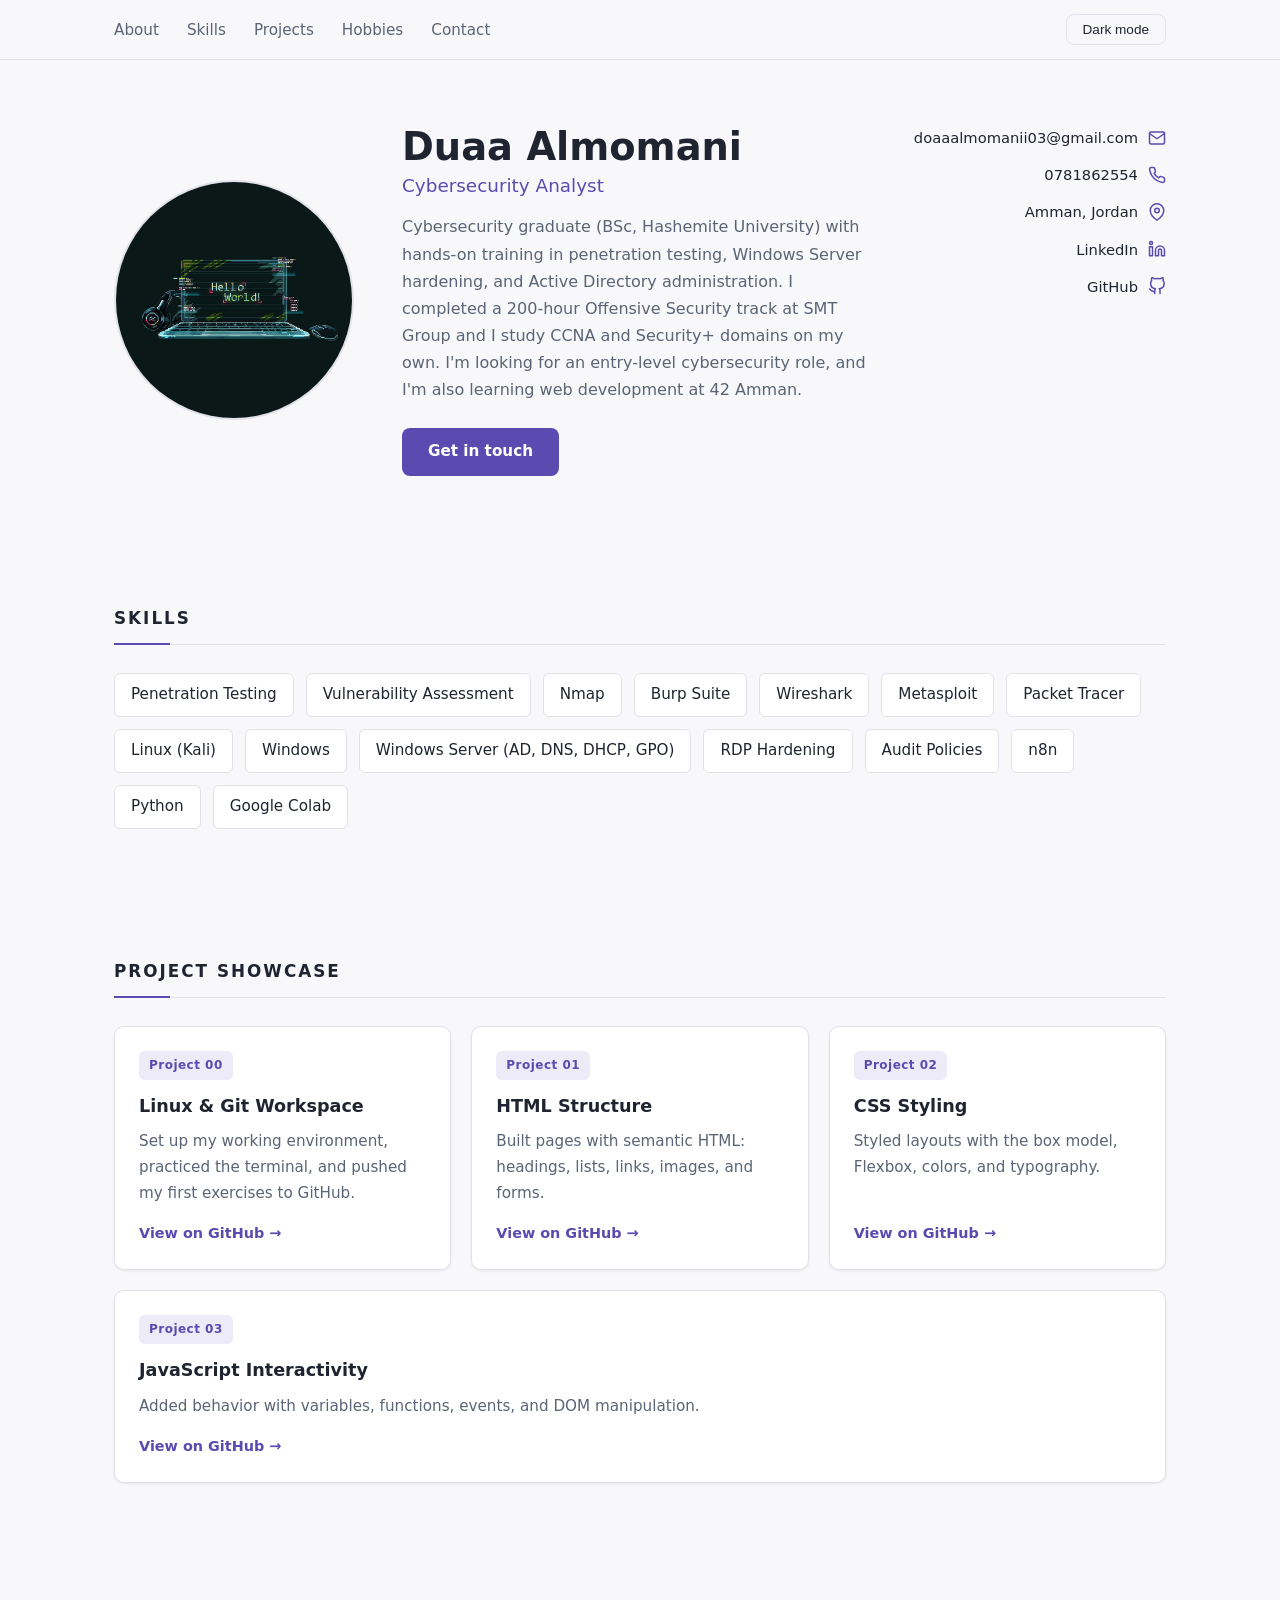
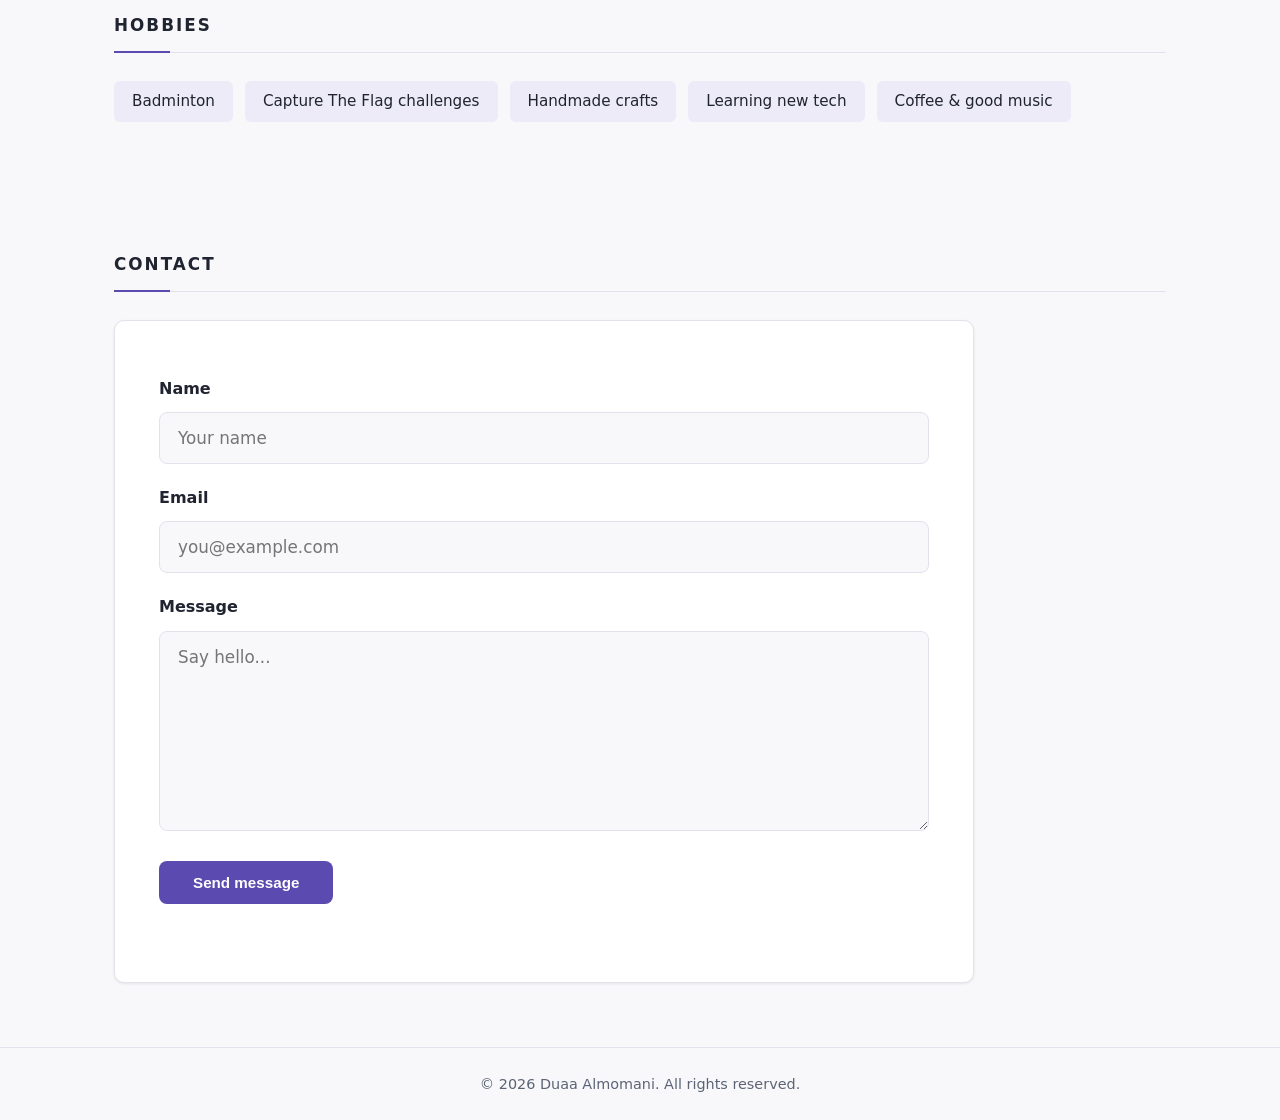
==== ex00/index.html @ 31b318b9 "Add :ex00 Personal Portfolio" ====
<!DOCTYPE html>
<html lang="en" data-theme="light">
<head>
  <meta charset="UTF-8">
  <meta name="viewport" content="width=device-width, initial-scale=1.0">
  <meta name="description" content="Personal portfolio of Duaa Almomani, Cybersecurity Analyst">
  <title>Duaa Almomani | Portfolio</title>
  <link rel="stylesheet" href="style.css">
</head>
<body>

  <!-- ===== Header / Navbar ===== -->
  <header class="site-header">
    <nav class="navbar">
      <ul class="nav-links">
        <li><a href="#about">About</a></li>
        <li><a href="#skills">Skills</a></li>
        <li><a href="#projects">Projects</a></li>
        <li><a href="#hobbies">Hobbies</a></li>
        <li><a href="#contact">Contact</a></li>
      </ul>

      <button id="theme-toggle" class="theme-btn" type="button" aria-label="Switch theme">
        Dark mode
      </button>
    </nav>
  </header>

  <main>

    <!-- ===== About Me ===== -->
    <section id="about" class="section about">
      <div class="about-photo">
        <img src="assets/profile.jpg" alt="Portrait of Duaa Almomani" id="profile-photo">
      </div>

      <div class="about-text">

        <!-- Left: name, title, paragraph, button (stacked together) -->
        <div class="about-main">
          <h1>Duaa Almomani</h1>
          <h2>Cybersecurity Analyst</h2>
          <p>
            Cybersecurity graduate (BSc, Hashemite University) with hands-on training
            in penetration testing, Windows Server hardening, and Active Directory
            administration. I completed a 200-hour Offensive Security track at SMT Group
            and I study CCNA and Security+ domains on my own. I'm looking for an
            entry-level cybersecurity role, and I'm also learning web development
            at 42 Amman.
          </p>
          <a href="#contact" class="btn">Get in touch</a>
        </div>

        <!-- Right: contact info (icon on the far right, text on its left) -->
        <ul class="contact-info">
          <li>
            <a class="contact-item" href="mailto:doaaalmomanii03@gmail.com">
              <svg class="icon" width="18" height="18" viewBox="0 0 24 24" fill="none" stroke="currentColor" stroke-width="2" stroke-linecap="round" stroke-linejoin="round" aria-hidden="true">
                <path d="M4 4h16c1.1 0 2 .9 2 2v12c0 1.1-.9 2-2 2H4c-1.1 0-2-.9-2-2V6c0-1.1.9-2 2-2z"/>
                <polyline points="22,6 12,13 2,6"/>
              </svg>
              <span>doaaalmomanii03@gmail.com</span>
            </a>
          </li>
          <li>
            <a class="contact-item" href="tel:+962781862554">
              <svg class="icon" width="18" height="18" viewBox="0 0 24 24" fill="none" stroke="currentColor" stroke-width="2" stroke-linecap="round" stroke-linejoin="round" aria-hidden="true">
                <path d="M22 16.92v3a2 2 0 0 1-2.18 2 19.79 19.79 0 0 1-8.63-3.07 19.5 19.5 0 0 1-6-6 19.79 19.79 0 0 1-3.07-8.67A2 2 0 0 1 4.11 2h3a2 2 0 0 1 2 1.72 12.84 12.84 0 0 0 .7 2.81 2 2 0 0 1-.45 2.11L8.09 9.91a16 16 0 0 0 6 6l1.27-1.27a2 2 0 0 1 2.11-.45 12.84 12.84 0 0 0 2.81.7A2 2 0 0 1 22 16.92z"/>
              </svg>
              <span>0781862554</span>
            </a>
          </li>
          <li>
            <span class="contact-item">
              <svg class="icon" width="18" height="18" viewBox="0 0 24 24" fill="none" stroke="currentColor" stroke-width="2" stroke-linecap="round" stroke-linejoin="round" aria-hidden="true">
                <path d="M21 10c0 7-9 13-9 13s-9-6-9-13a9 9 0 0 1 18 0z"/>
                <circle cx="12" cy="10" r="3"/>
              </svg>
              <span>Amman, Jordan</span>
            </span>
          </li>
          <li>
            <a class="contact-item" href="https://www.linkedin.com/in/duaa-almomani-2b4b322b7" target="_blank" rel="noopener noreferrer">
              <svg class="icon" width="18" height="18" viewBox="0 0 24 24" fill="none" stroke="currentColor" stroke-width="2" stroke-linecap="round" stroke-linejoin="round" aria-hidden="true">
                <path d="M16 8a6 6 0 0 1 6 6v7h-4v-7a2 2 0 0 0-2-2 2 2 0 0 0-2 2v7h-4v-7a6 6 0 0 1 6-6z"/>
                <rect x="2" y="9" width="4" height="12"/>
                <circle cx="4" cy="4" r="2"/>
              </svg>
              <span>LinkedIn</span>
            </a>
          </li>
          <li>
            <a class="contact-item" href="https://github.com/DoaaAlmomani" target="_blank" rel="noopener noreferrer">
              <svg class="icon" width="18" height="18" viewBox="0 0 24 24" fill="none" stroke="currentColor" stroke-width="2" stroke-linecap="round" stroke-linejoin="round" aria-hidden="true">
                <path d="M9 19c-5 1.5-5-2.5-7-3m14 6v-3.87a3.37 3.37 0 0 0-.94-2.61c3.14-.35 6.44-1.54 6.44-7A5.44 5.44 0 0 0 20 4.77 5.07 5.07 0 0 0 19.91 1S18.73.65 16 2.48a13.38 13.38 0 0 0-7 0C6.27.65 5.09 1 5.09 1A5.07 5.07 0 0 0 5 4.77a5.44 5.44 0 0 0-1.5 3.78c0 5.42 3.3 6.61 6.44 7A3.37 3.37 0 0 0 9 18.13V22"/>
              </svg>
              <span>GitHub</span>
            </a>
          </li>
        </ul>

      </div>
    </section>

    <!-- ===== Skills ===== -->
    <section id="skills" class="section">
      <h2 class="section-title">Skills</h2>
      <ul class="skills-grid">
        <li class="skill-card">Penetration Testing</li>
        <li class="skill-card">Vulnerability Assessment</li>
        <li class="skill-card">Nmap</li>
        <li class="skill-card">Burp Suite</li>
        <li class="skill-card">Wireshark</li>
        <li class="skill-card">Metasploit</li>
        <li class="skill-card">Packet Tracer</li>
        <li class="skill-card">Linux (Kali)</li>
        <li class="skill-card">Windows</li>
        <li class="skill-card">Windows Server (AD, DNS, DHCP, GPO)</li>
        <li class="skill-card">RDP Hardening</li>
        <li class="skill-card">Audit Policies</li>
        <li class="skill-card">n8n</li>
        <li class="skill-card">Python</li>
        <li class="skill-card">Google Colab</li>
      </ul>
    </section>

    <!-- ===== Projects ===== -->
    <section id="projects" class="section">
      <h2 class="section-title">Project Showcase</h2>
      <div class="projects-grid">

        <a class="project-card" href="https://github.com/DoaaAlmomani/project00.git" target="_blank" rel="noopener noreferrer">
          <span class="project-tag">Project 00</span>
          <h3>Linux &amp; Git Workspace</h3>
          <p>Set up my working environment, practiced the terminal, and pushed my first exercises to GitHub.</p>
          <span class="project-more">View on GitHub →</span>
        </a>

        <a class="project-card" href="https://github.com/DoaaAlmomani/project01.git" target="_blank" rel="noopener noreferrer">
          <span class="project-tag">Project 01</span>
          <h3>HTML Structure</h3>
          <p>Built pages with semantic HTML: headings, lists, links, images, and forms.</p>
          <span class="project-more">View on GitHub →</span>
        </a>

        <a class="project-card" href="https://github.com/DoaaAlmomani/project02.git" target="_blank" rel="noopener noreferrer">
          <span class="project-tag">Project 02</span>
          <h3>CSS Styling</h3>
          <p>Styled layouts with the box model, Flexbox, colors, and typography.</p>
          <span class="project-more">View on GitHub →</span>
        </a>

        <a class="project-card" href="https://github.com/DoaaAlmomani/project03.git" target="_blank" rel="noopener noreferrer">
          <span class="project-tag">Project 03</span>
          <h3>JavaScript Interactivity</h3>
          <p>Added behavior with variables, functions, events, and DOM manipulation.</p>
          <span class="project-more">View on GitHub →</span>
        </a>

      </div>
    </section>

    <!-- ===== Hobbies ===== -->
    <section id="hobbies" class="section">
      <h2 class="section-title">Hobbies</h2>
      <ul class="hobbies-list">
        <li class="hobby-card">Badminton</li>
        <li class="hobby-card">Capture The Flag challenges</li>
        <li class="hobby-card">Handmade crafts</li>
        <li class="hobby-card">Learning new tech</li>
        <li class="hobby-card">Coffee &amp; good music</li>
      </ul>
    </section>

    <!-- ===== Contact ===== -->
    <section id="contact" class="section">
      <h2 class="section-title">Contact</h2>

      <form id="contact-form" class="contact-form">
        <label for="name">Name</label>
        <input type="text" id="name" name="name" placeholder="Your name" required>

        <label for="email">Email</label>
        <input type="email" id="email" name="email" placeholder="you@example.com" required>

        <label for="message">Message</label>
        <textarea id="message" name="message" rows="8" placeholder="Say hello..." required></textarea>

        <button type="submit" class="btn">Send message</button>
        <p id="form-status" class="form-status" role="status"></p>
      </form>
    </section>

  </main>

  <!-- ===== Footer ===== -->
  <footer class="site-footer">
    <p>&copy; 2026 Duaa Almomani. All rights reserved.</p>
  </footer>

  <script src="script.js"></script>
</body>
</html>
---- ex00/style.css ----
/* ===== 1. Theme variables ===== */
:root {
  --bg: #f8f8fb;
  --surface: #ffffff;
  --text: #1f2430;
  --muted: #5b6475;
  --accent: #5b4bb0;
  --accent-soft: #ecebf7;
  --on-accent: #ffffff;
  --border: #e2e2ec;
  --shadow: 0 1px 3px rgba(20, 20, 40, 0.08);
  --radius: 10px;
}

/* Dark theme: same variable names, new values */
[data-theme="dark"] {
  --bg: #1f1b2b;
  --surface: #2a2538;
  --text: #ece7f5;
  --muted: #a69fb8;
  --accent: #b9a7e8;
  --accent-soft: #3b3250;
  --on-accent: #1f1b2b;
  --border: #3a3450;
  --shadow: 0 1px 3px rgba(0, 0, 0, 0.35);
}

/* ===== 2. Reset & base ===== */
* {
  margin: 0;
  padding: 0;
  box-sizing: border-box;
}

html {
  scroll-behavior: smooth;
}

body {
  font-family: "Segoe UI", system-ui, -apple-system, Arial, sans-serif;
  background-color: var(--bg);
  color: var(--text);
  line-height: 1.7;
  transition: background-color 0.4s ease, color 0.4s ease;
}

a {
  color: inherit;
  text-decoration: none;
}

ul {
  list-style: none;
}

img {
  max-width: 100%;
  display: block;
}

/* ===== 3. Navbar ===== */
.site-header {
  position: sticky;
  top: 0;
  z-index: 10;
  background-color: var(--bg);
  border-bottom: 1px solid var(--border);
  transition: background-color 0.4s ease;
}

.navbar {
  max-width: 1100px;
  margin: 0 auto;
  padding: 14px 24px;
  display: flex;
  align-items: center;
  justify-content: space-between;
  gap: 16px;
}

.nav-links {
  display: flex;
  gap: 28px;
}

.nav-links a {
  color: var(--muted);
  font-weight: 500;
  font-size: 0.95rem;
  transition: color 0.3s ease;
}

.nav-links a:hover {
  color: var(--accent);
}

.theme-btn {
  background-color: transparent;
  color: var(--text);
  border: 1px solid var(--border);
  padding: 7px 16px;
  border-radius: 8px;
  font-size: 0.85rem;
  font-weight: 500;
  cursor: pointer;
  transition: border-color 0.3s ease, color 0.3s ease;
}

.theme-btn:hover {
  border-color: var(--accent);
  color: var(--accent);
}

/* ===== 4. Sections ===== */
.section {
  max-width: 1100px;
  margin: 0 auto;
  padding: 64px 24px;
}

.section-title {
  position: relative;
  font-size: 1.05rem;
  text-transform: uppercase;
  letter-spacing: 0.12em;
  padding-bottom: 12px;
  margin-bottom: 28px;
  border-bottom: 1px solid var(--border);
}

.section-title::after {
  content: "";
  position: absolute;
  inset-inline-start: 0;
  bottom: -1px;
  width: 56px;
  height: 2px;
  background-color: var(--accent);
}

/* ===== 5. About ===== */
.about {
  display: flex;
  align-items: center;
  gap: 48px;
}

.about-photo {
  flex: 0 0 240px;
}

.about-photo img {
  width: 240px;
  height: 240px;
  object-fit: cover;
  border-radius: 50%;
  border: 2px solid var(--border);
  background-color: var(--accent-soft);
}

/* Two columns: main text (left) + contact info (right) */
.about-text {
  flex: 1;
  display: flex;
  justify-content: space-between;
  align-items: flex-start;
  gap: 32px;
}

.about-main {
  flex: 1;
  min-width: 0;
}

.about-main h1 {
  font-size: 2.4rem;
  line-height: 1.2;
}

.about-main h2 {
  font-size: 1.15rem;
  font-weight: 500;
  color: var(--accent);
  margin-bottom: 12px;
}

.about-main p {
  color: var(--muted);
  margin-bottom: 24px;
}

/* ===== 6. Buttons ===== */
.btn {
  display: inline-block;
  background-color: var(--accent);
  color: var(--on-accent);
  border: none;
  padding: 11px 26px;
  border-radius: 8px;
  font-size: 0.95rem;
  font-weight: 600;
  cursor: pointer;
  transition: transform 0.2s ease, opacity 0.2s ease;
}

.btn:hover {
  transform: translateY(-2px);
  opacity: 0.92;
}

/* ===== 7. Skills ===== */
.skills-grid {
  display: flex;
  flex-wrap: wrap;
  gap: 12px;
}

.skill-card {
  background-color: var(--surface);
  border: 1px solid var(--border);
  padding: 8px 16px;
  border-radius: 6px;
  font-size: 0.95rem;
  transition: border-color 0.3s ease, background-color 0.4s ease;
}

.skill-card:hover {
  border-color: var(--accent);
}

/* ===== 8. Projects ===== */
.projects-grid {
  display: flex;
  flex-wrap: wrap;
  gap: 20px;
}

.project-card {
  display: flex;
  flex-direction: column;
  flex: 1 1 280px;
  background-color: var(--surface);
  border: 1px solid var(--border);
  border-radius: var(--radius);
  padding: 24px;
  box-shadow: var(--shadow);
  transition: transform 0.25s ease, border-color 0.3s ease, background-color 0.4s ease;
}

.project-card:hover {
  transform: translateY(-4px);
  border-color: var(--accent);
}

.project-tag {
  align-self: flex-start;
  background-color: var(--accent-soft);
  color: var(--accent);
  font-size: 0.75rem;
  font-weight: 700;
  letter-spacing: 0.04em;
  padding: 4px 10px;
  border-radius: 6px;
  margin-bottom: 12px;
}

.project-card h3 {
  font-size: 1.1rem;
  margin-bottom: 8px;
}

.project-card p {
  color: var(--muted);
  font-size: 0.95rem;
}

.project-more {
  margin-top: auto;
  padding-top: 14px;
  color: var(--accent);
  font-weight: 600;
  font-size: 0.9rem;
}

/* ===== 9. Hobbies ===== */
.hobbies-list {
  display: flex;
  flex-wrap: wrap;
  gap: 12px;
}

.hobby-card {
  background-color: var(--accent-soft);
  padding: 8px 18px;
  border-radius: 6px;
  font-size: 0.95rem;
  transition: background-color 0.4s ease;
}

/* ===== 10. Contact info (top right of the About section) ===== */
.contact-info {
  display: flex;
  flex-direction: column;
  align-items: flex-end;   /* push every row to the right edge */
  gap: 10px;
  flex-shrink: 0;
}

.contact-item {
  display: inline-flex;
  flex-direction: row-reverse;   /* icon (first in HTML) goes to the right, text to its left */
  align-items: center;
  gap: 10px;
  text-align: right;
  color: var(--text);
  font-size: 0.92rem;
  line-height: 1.3;
  transition: color 0.3s ease;
}

a.contact-item:hover {
  color: var(--accent);
}

.contact-item .icon {
  flex-shrink: 0;
  color: var(--accent);
}

/* ===== 11. Contact form ===== */
.contact-form {
  width: 100%;
  max-width: 860px;
  display: flex;
  flex-direction: column;
  gap: 10px;
  background-color: var(--surface);
  padding: 44px;
  border-radius: var(--radius);
  border: 1px solid var(--border);
  box-shadow: var(--shadow);
  transition: background-color 0.4s ease;
}

.contact-form label {
  font-weight: 600;
  font-size: 1rem;
  margin-top: 10px;
}

.contact-form input,
.contact-form textarea {
  font-family: inherit;
  font-size: 1.05rem;
  padding: 15px 18px;
  border: 1px solid var(--border);
  border-radius: 8px;
  background-color: var(--bg);
  color: var(--text);
  resize: vertical;
}

.contact-form textarea {
  min-height: 200px;
}

.contact-form input:focus,
.contact-form textarea:focus {
  outline: 2px solid var(--accent);
  border-color: transparent;
}

.contact-form .btn {
  margin-top: 20px;
  align-self: flex-start;
  padding: 13px 34px;
}

.form-status {
  color: var(--accent);
  font-weight: 600;
  min-height: 1.5em;
}

/* ===== 12. Footer ===== */
.site-footer {
  text-align: center;
  padding: 24px;
  color: var(--muted);
  font-size: 0.9rem;
  border-top: 1px solid var(--border);
}

/* ===== 13. Responsive (media queries) ===== */
@media (max-width: 900px) {
  /* Not enough width for two columns: contact info goes under the text */
  .about-text {
    flex-direction: column;
    align-items: flex-start;
    gap: 24px;
  }

  .about-main {
    width: 100%;
  }

  .contact-info {
    flex-direction: row;
    flex-wrap: wrap;
    align-items: center;
    gap: 8px 24px;
  }

  .contact-item {
    flex-direction: row;   /* icon back on the left of its text */
    text-align: left;
  }
}

@media (max-width: 768px) {
  .navbar {
    flex-wrap: wrap;
    justify-content: center;
  }

  .nav-links {
    order: 3;
    width: 100%;
    justify-content: center;
    flex-wrap: wrap;
    gap: 16px;
  }

  .about {
    flex-direction: column;
    text-align: center;
    gap: 28px;
  }

  .about-photo {
    flex: none;
  }

  .about-photo img {
    width: 200px;
    height: 200px;
  }

  .about-text {
    align-items: center;
  }

  .about-main h1 {
    font-size: 2rem;
  }

  .contact-info {
    justify-content: center;
  }

  .section {
    padding: 48px 20px;
  }
}

@media (max-width: 480px) {
  .contact-form {
    padding: 24px;
  }
}
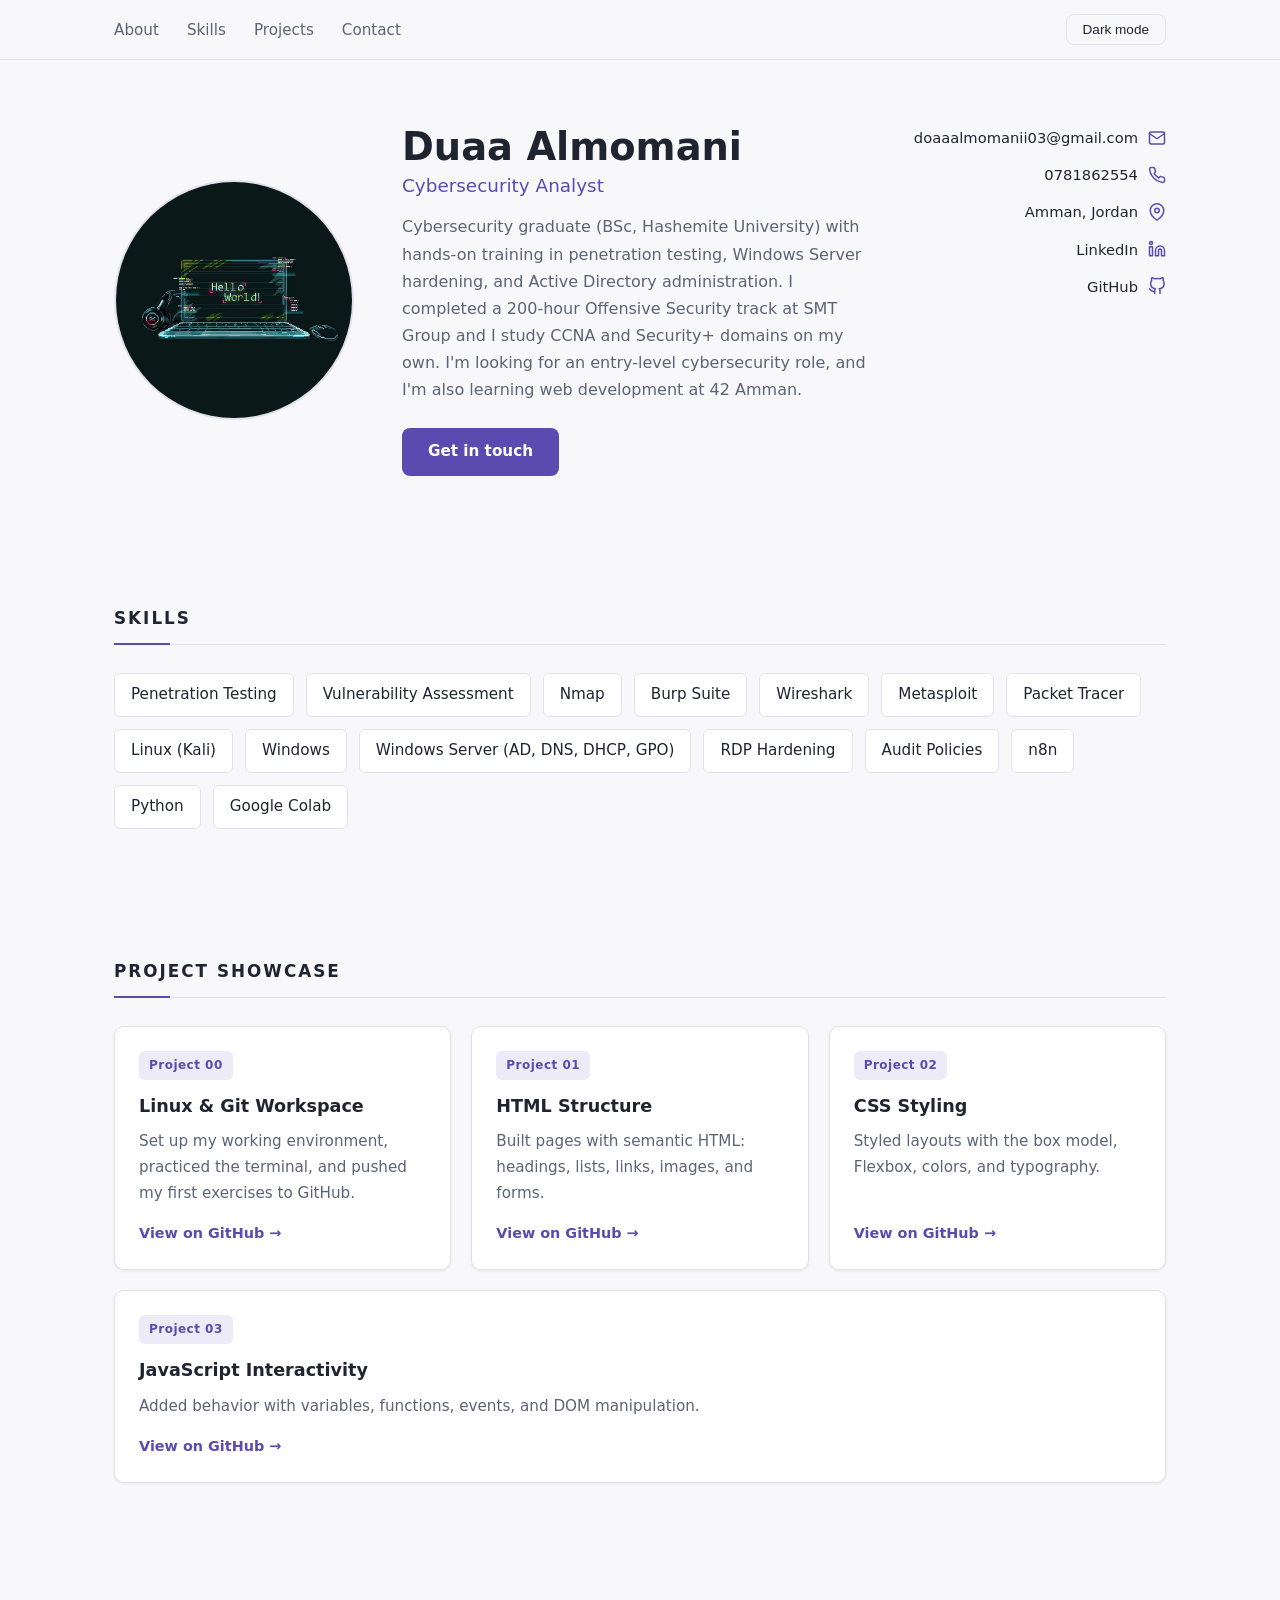
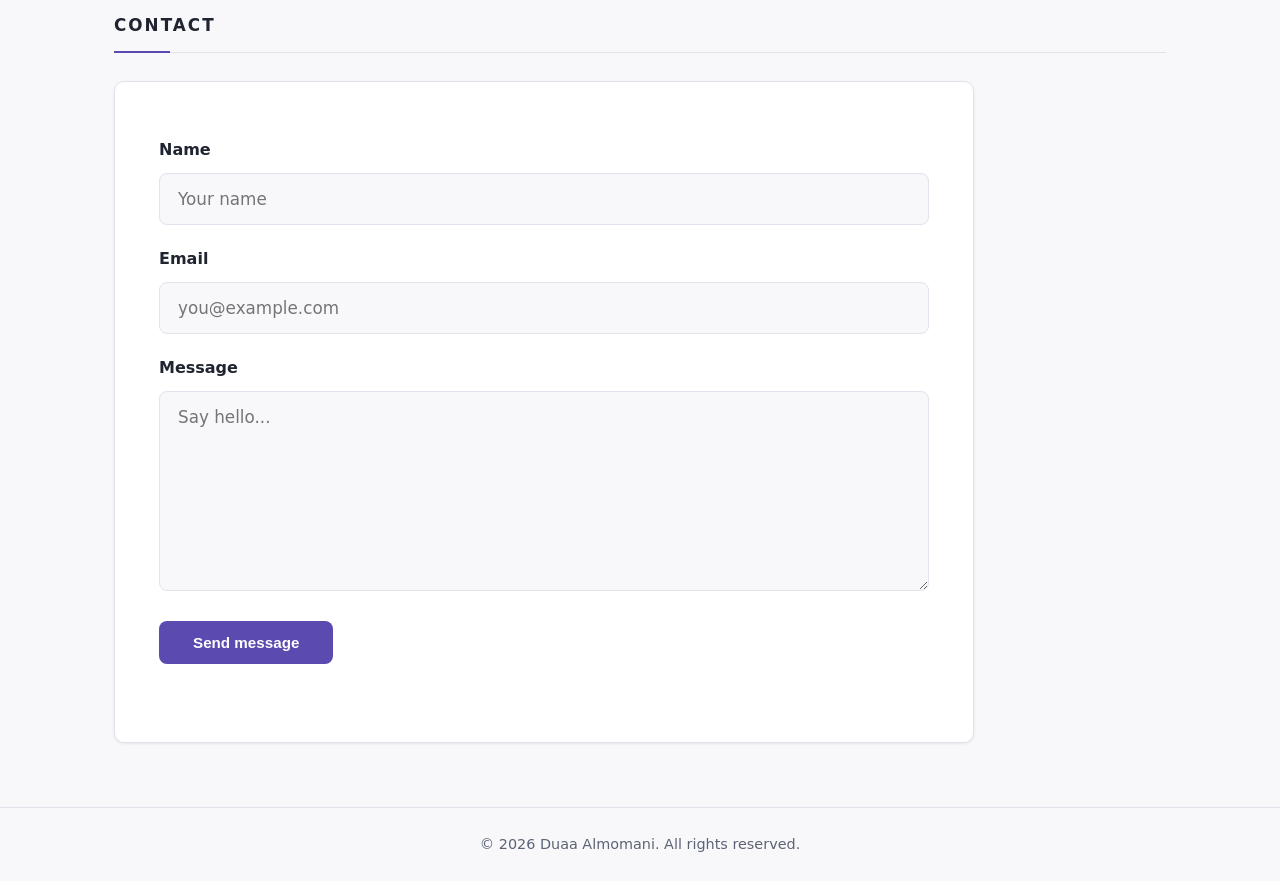
==== commit 8364e42a: "Remove Hobbies section from ex00" ====
--- a/ex00/index.html
+++ b/ex00/index.html
@@ -16,7 +16,6 @@
         <li><a href="#about">About</a></li>
         <li><a href="#skills">Skills</a></li>
         <li><a href="#projects">Projects</a></li>
-        <li><a href="#hobbies">Hobbies</a></li>
         <li><a href="#contact">Contact</a></li>
       </ul>
 
@@ -160,18 +159,6 @@
       </div>
     </section>
 
-    <!-- ===== Hobbies ===== -->
-    <section id="hobbies" class="section">
-      <h2 class="section-title">Hobbies</h2>
-      <ul class="hobbies-list">
-        <li class="hobby-card">Badminton</li>
-        <li class="hobby-card">Capture The Flag challenges</li>
-        <li class="hobby-card">Handmade crafts</li>
-        <li class="hobby-card">Learning new tech</li>
-        <li class="hobby-card">Coffee &amp; good music</li>
-      </ul>
-    </section>
-
     <!-- ===== Contact ===== -->
     <section id="contact" class="section">
       <h2 class="section-title">Contact</h2>
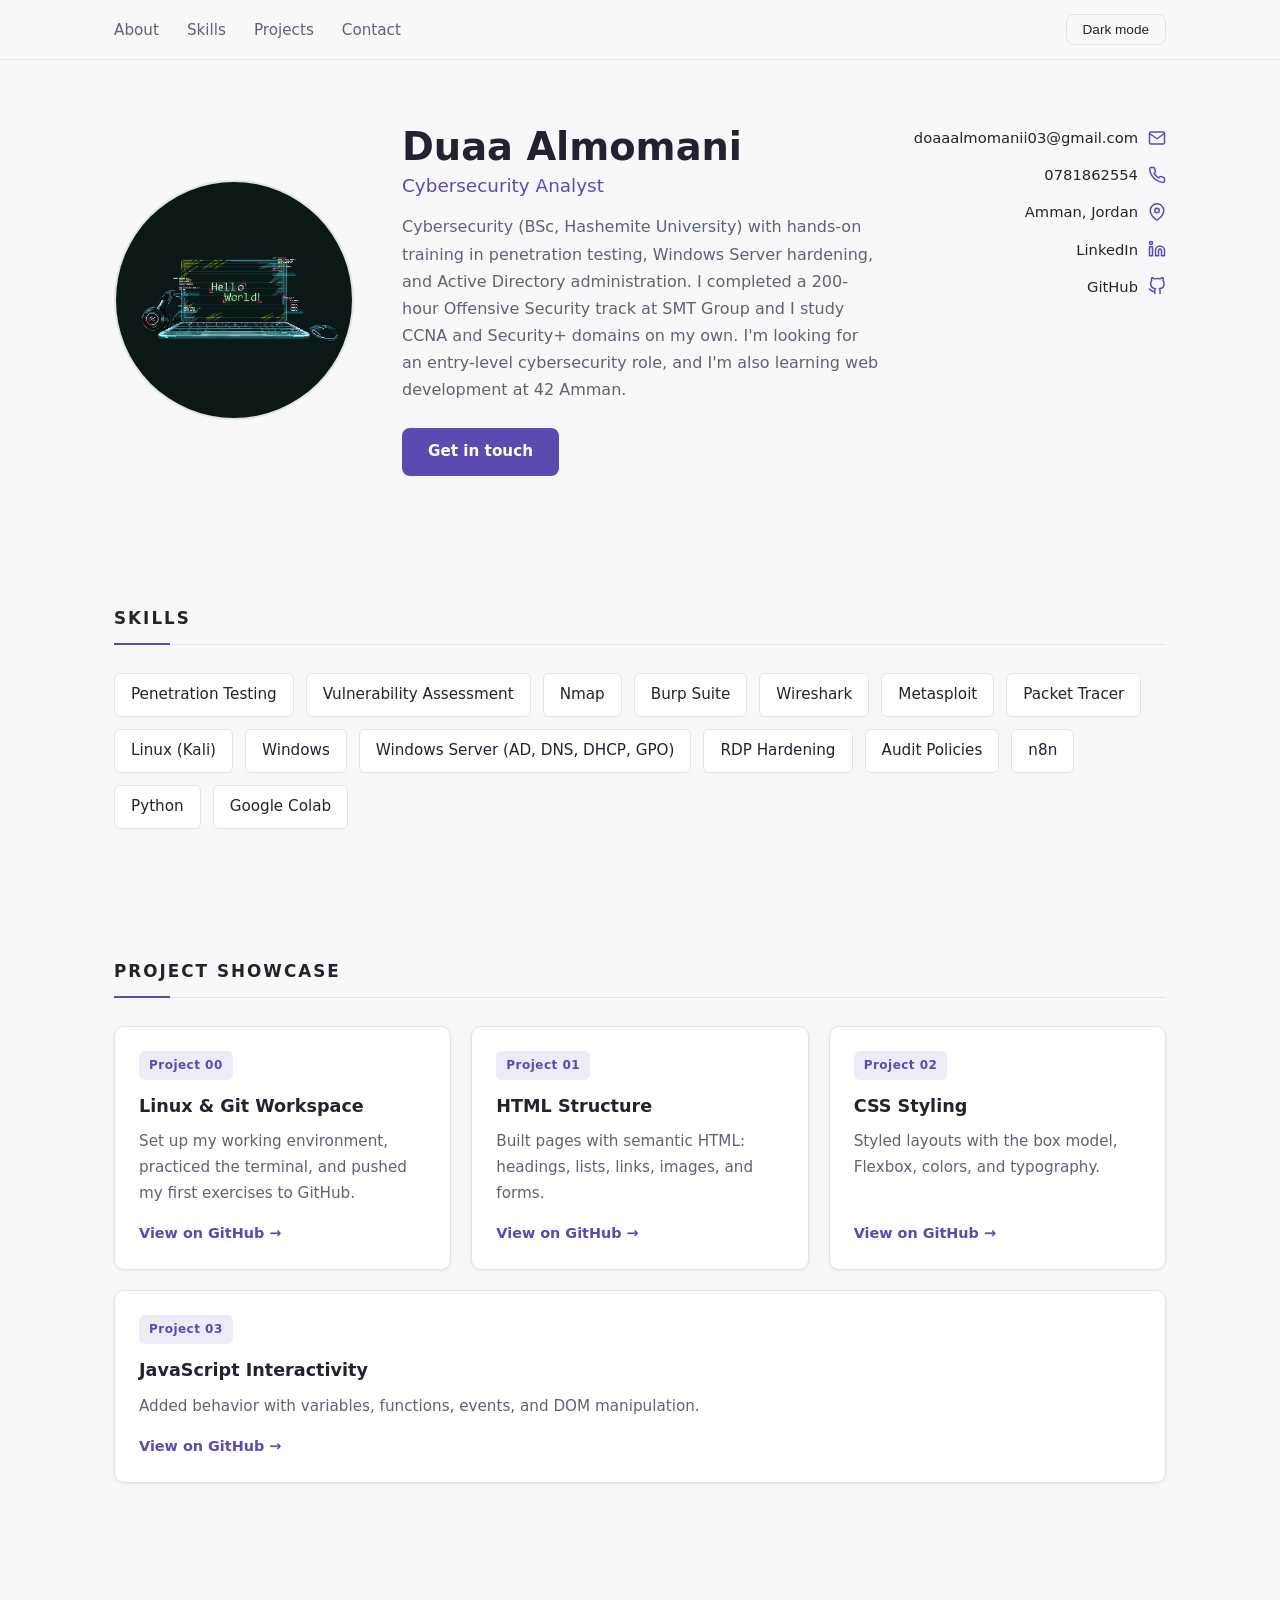
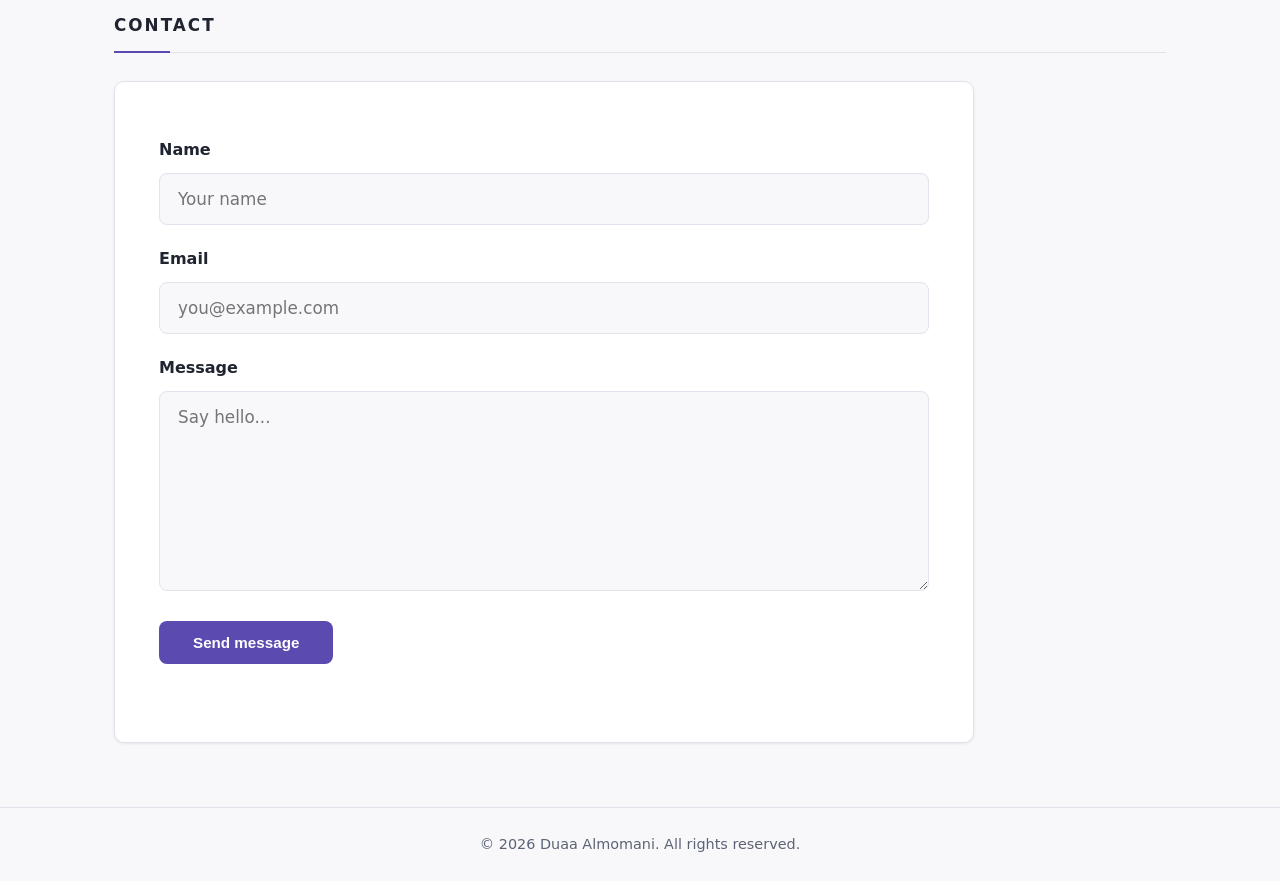
==== commit 5cb1dad6: "update ex00" ====
--- a/ex00/index.html
+++ b/ex00/index.html
@@ -40,7 +40,7 @@
           <h1>Duaa Almomani</h1>
           <h2>Cybersecurity Analyst</h2>
           <p>
-            Cybersecurity graduate (BSc, Hashemite University) with hands-on training
+            Cybersecurity (BSc, Hashemite University) with hands-on training
             in penetration testing, Windows Server hardening, and Active Directory
             administration. I completed a 200-hour Offensive Security track at SMT Group
             and I study CCNA and Security+ domains on my own. I'm looking for an
